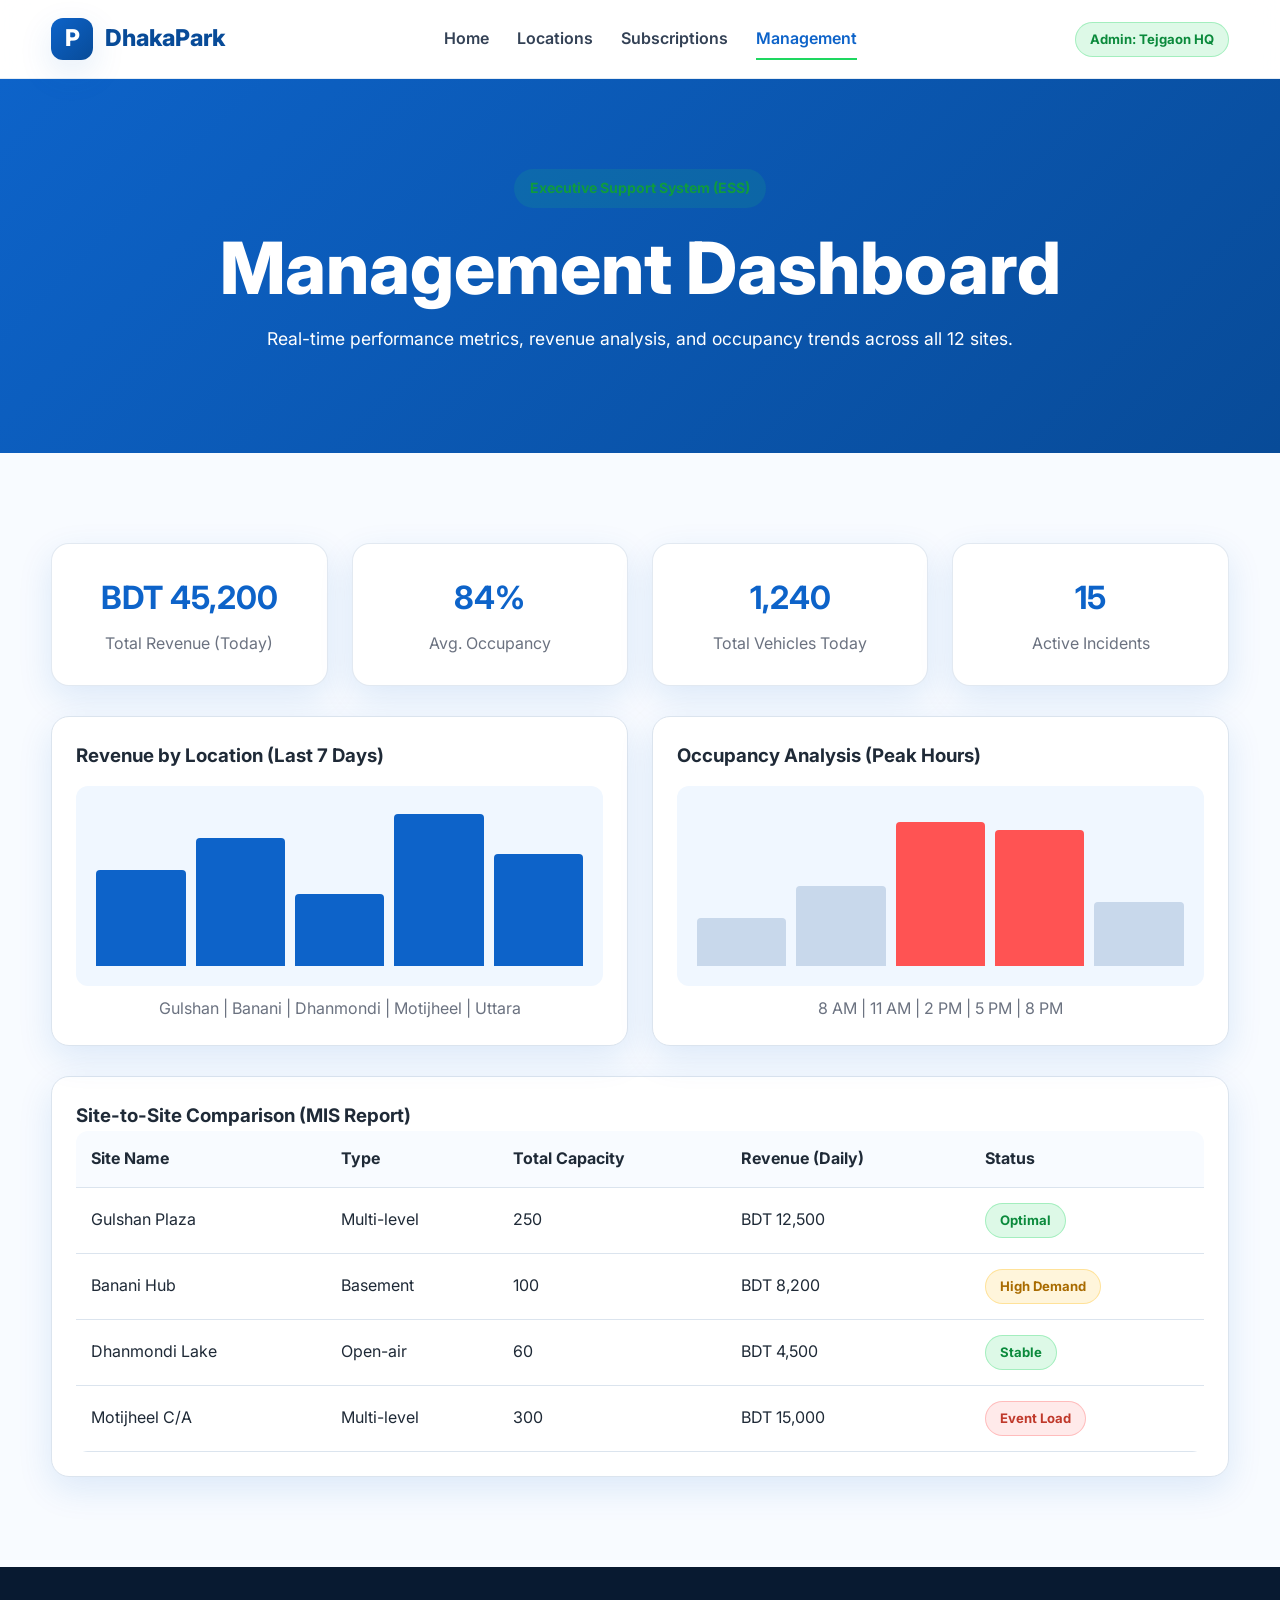
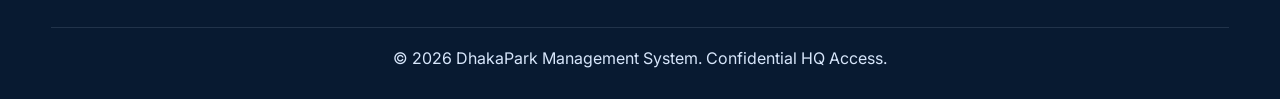
==== dashboard.html @ 7a77daf3 "Initial commit: DhakaPark IPMIS prototype" ====
<!DOCTYPE html>
<html lang="en">
<head>
  <meta charset="UTF-8" />
  <meta name="viewport" content="width=device-width, initial-scale=1.0" />
  <title>DhakaPark | Management Dashboard</title>
  <link rel="preconnect" href="https://fonts.googleapis.com">
  <link rel="preconnect" href="https://fonts.gstatic.com" crossorigin>
  <link href="https://fonts.googleapis.com/css2?family=Inter:wght@400;500;600;700;800&display=swap" rel="stylesheet">
  <link rel="stylesheet" href="css/style.css" />
  <style>
    .dash-grid {
      display: grid;
      grid-template-columns: repeat(auto-fit, minmax(300px, 1fr));
      gap: 24px;
      margin-top: 30px;
    }
    .chart-box {
      background: var(--white);
      padding: 24px;
      border-radius: var(--radius);
      box-shadow: var(--shadow);
      border: 1px solid var(--border);
    }
    .chart-placeholder {
      height: 200px;
      background: #f0f7ff;
      border-radius: 12px;
      display: flex;
      align-items: flex-end;
      gap: 10px;
      padding: 20px;
      margin-top: 15px;
    }
    .bar {
      flex: 1;
      background: var(--primary);
      border-radius: 4px 4px 0 0;
      transition: 0.3s;
    }
    .bar:hover { background: var(--secondary); }
    .table-container {
      margin-top: 30px;
      overflow-x: auto;
    }
    table {
      width: 100%;
      border-collapse: collapse;
      background: white;
      border-radius: 12px;
      overflow: hidden;
    }
    th, td {
      padding: 15px;
      text-align: left;
      border-bottom: 1px solid var(--border);
    }
    th { background: #f8fbff; font-weight: 700; }
  </style>
</head>
<body>

  <header class="navbar">
    <div class="container nav-wrapper">
      <a href="index.html" class="logo">
        <div class="logo-icon">P</div>
        <span>DhakaPark</span>
      </a>
      <nav class="nav-links" id="navLinks">
        <a href="index.html">Home</a>
        <a href="locations.html">Locations</a>
        <a href="subscriptions.html">Subscriptions</a>
        <a href="dashboard.html" class="active-link">Management</a>
      </nav>
      <div class="nav-actions">
        <span class="status available-badge">Admin: Tejgaon HQ</span>
      </div>
    </div>
  </header>

  <section class="inner-hero small-hero">
    <div class="container reveal active">
      <span class="section-badge">Executive Support System (ESS)</span>
      <h1>Management Dashboard</h1>
      <p>Real-time performance metrics, revenue analysis, and occupancy trends across all 12 sites.</p>
    </div>
  </section>

  <section class="section">
    <div class="container">
      <div class="stats-grid">
        <div class="stat-card">
          <h3>BDT 45,200</h3>
          <p>Total Revenue (Today)</p>
        </div>
        <div class="stat-card">
          <h3>84%</h3>
          <p>Avg. Occupancy</p>
        </div>
        <div class="stat-card">
          <h3>1,240</h3>
          <p>Total Vehicles Today</p>
        </div>
        <div class="stat-card">
          <h3>15</h3>
          <p>Active Incidents</p>
        </div>
      </div>

      <div class="dash-grid">
        <div class="chart-box">
          <h3>Revenue by Location (Last 7 Days)</h3>
          <div class="chart-placeholder">
            <div class="bar" style="height: 60%;"></div>
            <div class="bar" style="height: 80%;"></div>
            <div class="bar" style="height: 45%;"></div>
            <div class="bar" style="height: 95%;"></div>
            <div class="bar" style="height: 70%;"></div>
          </div>
          <p class="small-text" style="margin-top: 10px; text-align: center;">Gulshan | Banani | Dhanmondi | Motijheel | Uttara</p>
        </div>

        <div class="chart-box">
          <h3>Occupancy Analysis (Peak Hours)</h3>
          <div class="chart-placeholder">
            <div class="bar" style="height: 30%; background: #c8d8eb;"></div>
            <div class="bar" style="height: 50%; background: #c8d8eb;"></div>
            <div class="bar" style="height: 90%; background: #ff5353;"></div>
            <div class="bar" style="height: 85%; background: #ff5353;"></div>
            <div class="bar" style="height: 40%; background: #c8d8eb;"></div>
          </div>
          <p class="small-text" style="margin-top: 10px; text-align: center;">8 AM | 11 AM | 2 PM | 5 PM | 8 PM</p>
        </div>
      </div>

      <div class="table-container chart-box">
        <h3>Site-to-Site Comparison (MIS Report)</h3>
        <table>
          <thead>
            <tr>
              <th>Site Name</th>
              <th>Type</th>
              <th>Total Capacity</th>
              <th>Revenue (Daily)</th>
              <th>Status</th>
            </tr>
          </thead>
          <tbody>
            <tr>
              <td>Gulshan Plaza</td>
              <td>Multi-level</td>
              <td>250</td>
              <td>BDT 12,500</td>
              <td><span class="status available-badge">Optimal</span></td>
            </tr>
            <tr>
              <td>Banani Hub</td>
              <td>Basement</td>
              <td>100</td>
              <td>BDT 8,200</td>
              <td><span class="status limited-badge">High Demand</span></td>
            </tr>
            <tr>
              <td>Dhanmondi Lake</td>
              <td>Open-air</td>
              <td>60</td>
              <td>BDT 4,500</td>
              <td><span class="status available-badge">Stable</span></td>
            </tr>
            <tr>
              <td>Motijheel C/A</td>
              <td>Multi-level</td>
              <td>300</td>
              <td>BDT 15,000</td>
              <td><span class="status full-badge">Event Load</span></td>
            </tr>
          </tbody>
        </table>
      </div>
    </div>
  </section>

  <footer class="footer">
    <div class="container footer-bottom">
      <p>© 2026 DhakaPark Management System. Confidential HQ Access.</p>
    </div>
  </footer>

  <script src="js/script.js"></script>
</body>
</html>
---- css/style.css ----
* {
  margin: 0;
  padding: 0;
  box-sizing: border-box;
}

:root {
  --primary: #0d63c9;
  --primary-dark: #084b98;
  --secondary: #1ed760;
  --dark: #0d1b2a;
  --text: #1f2a37;
  --muted: #6b7280;
  --light: #f4f8fc;
  --white: #ffffff;
  --border: #dbe4ee;
  --shadow: 0 12px 35px rgba(13, 99, 201, 0.12);
  --radius: 18px;
}

html {
  scroll-behavior: smooth;
}

body {
  font-family: 'Inter', sans-serif;
  color: var(--text);
  background: #f8fbff;
  line-height: 1.6;
}

a {
  text-decoration: none;
  color: inherit;
}

.container {
  width: min(1180px, 92%);
  margin: 0 auto;
}

.section {
  padding: 90px 0;
}

.navbar {
  position: sticky;
  top: 0;
  z-index: 999;
  background: rgba(255, 255, 255, 0.88);
  backdrop-filter: blur(14px);
  border-bottom: 1px solid rgba(219, 228, 238, 0.7);
}

.nav-wrapper {
  display: flex;
  align-items: center;
  justify-content: space-between;
  min-height: 78px;
  position: relative;
}

.logo {
  display: flex;
  align-items: center;
  gap: 12px;
  font-size: 1.45rem;
  font-weight: 800;
  color: var(--primary-dark);
}

.logo-icon {
  width: 42px;
  height: 42px;
  background: linear-gradient(135deg, var(--primary), var(--primary-dark));
  color: var(--white);
  border-radius: 12px;
  display: grid;
  place-items: center;
  font-weight: 800;
  box-shadow: var(--shadow);
}

.nav-links {
  display: flex;
  align-items: center;
  gap: 28px;
}

.nav-links a {
  font-weight: 600;
  color: #334155;
  transition: 0.3s ease;
  position: relative;
}

.nav-links a:hover,
.nav-links a.active-link {
  color: var(--primary);
}

.nav-links a::after {
  content: "";
  position: absolute;
  left: 0;
  bottom: -8px;
  width: 0;
  height: 2px;
  background: var(--secondary);
  transition: 0.3s ease;
}

.nav-links a:hover::after,
.nav-links a.active-link::after {
  width: 100%;
}

.nav-actions {
  display: flex;
  align-items: center;
  gap: 12px;
}

.menu-toggle {
  display: none;
  border: none;
  background: transparent;
  font-size: 1.7rem;
  cursor: pointer;
}

.btn {
  display: inline-flex;
  align-items: center;
  justify-content: center;
  padding: 12px 22px;
  border-radius: 999px;
  font-weight: 700;
  transition: 0.35s ease;
  cursor: pointer;
  border: none;
}

.btn-primary {
  background: linear-gradient(135deg, var(--secondary), #12c851);
  color: #03210e;
  box-shadow: 0 10px 22px rgba(30, 215, 96, 0.25);
}

.btn-primary:hover {
  transform: translateY(-2px);
  box-shadow: 0 14px 26px rgba(30, 215, 96, 0.35);
}

.btn-light {
  background: #eef5ff;
  color: var(--primary-dark);
}

.btn-outline {
  border: 2px solid var(--white);
  color: var(--white);
  background: transparent;
}

.btn-outline:hover {
  background: var(--white);
  color: var(--primary);
}

.btn-blue {
  background: var(--primary);
  color: var(--white);
}

.btn-blue:hover {
  background: var(--primary-dark);
  transform: translateY(-2px);
}

.btn-outline-blue {
  border: 2px solid var(--primary);
  background: transparent;
  color: var(--primary);
}

.btn-outline-blue:hover {
  background: var(--primary);
  color: var(--white);
}

.full-btn {
  width: 100%;
}

.hero {
  position: relative;
  min-height: 92vh;
  display: flex;
  align-items: center;
  background: url("../assets/home.jpg") center center/cover no-repeat;
  overflow: hidden;
}

.hero-overlay {
  position: absolute;
  inset: 0;
  background: linear-gradient(135deg, rgba(8, 75, 152, 0.9), rgba(13, 99, 201, 0.62));
}

.hero-content {
  position: relative;
  z-index: 2;
  text-align: center;
  color: var(--white);
  max-width: 900px;
}

.hero-badge,
.section-badge {
  display: inline-block;
  padding: 8px 16px;
  border-radius: 999px;
  font-size: 0.88rem;
  font-weight: 700;
  margin-bottom: 20px;
}

.hero-badge {
  background: rgba(30, 215, 96, 0.14);
  color: #c9ffd9;
  border: 1px solid rgba(201, 255, 217, 0.22);
}

.section-badge {
  background: rgba(30, 215, 96, 0.12);
  color: #0f9b3f;
}

.hero h1,
.inner-hero h1,
.support-hero h1 {
  font-size: clamp(2.6rem, 6vw, 4.5rem);
  line-height: 1.1;
  font-weight: 800;
  margin-bottom: 18px;
}

.hero h1 span {
  color: var(--secondary);
}

.hero p,
.inner-hero p,
.support-hero p {
  font-size: 1.1rem;
  max-width: 760px;
  margin: 0 auto 30px;
}

.search-box {
  width: min(760px, 100%);
  background: rgba(255, 255, 255, 0.97);
  border-radius: 24px;
  padding: 12px;
  display: flex;
  gap: 12px;
  align-items: center;
  margin: 0 auto 20px;
  box-shadow: 0 20px 40px rgba(0, 0, 0, 0.18);
}

.search-box input {
  width: 100%;
  border: none;
  outline: none;
  padding: 15px 16px;
  border-radius: 14px;
  font-size: 1rem;
  background: #f3f7fb;
  transition: 0.3s ease;
}

.search-icon {
  margin-left: 12px;
  color: var(--primary);
  flex-shrink: 0;
}

.search-btn {
  min-width: 170px;
}

.popular-tags,
.support-tags {
  display: flex;
  flex-wrap: wrap;
  justify-content: center;
  gap: 12px;
}

.popular-tags span,
.support-tags span {
  padding: 10px 16px;
  border-radius: 999px;
  font-size: 0.92rem;
  cursor: pointer;
}

.popular-tags span {
  background: rgba(255, 255, 255, 0.16);
  border: 1px solid rgba(255, 255, 255, 0.18);
}

.support-tags span {
  background: rgba(255, 255, 255, 0.12);
  color: #d8ebff;
  border: 1px solid rgba(255, 255, 255, 0.16);
}

.section-title {
  text-align: center;
  max-width: 760px;
  margin: 0 auto 50px;
}

.section-title h2 {
  font-size: clamp(2rem, 4vw, 3rem);
  line-height: 1.2;
  margin-bottom: 16px;
  color: var(--dark);
}

.section-title p {
  color: var(--muted);
  font-size: 1.05rem;
}

.feature-grid,
.steps-grid,
.stats-grid,
.receipt-grid {
  display: grid;
  gap: 24px;
}

.feature-grid {
  grid-template-columns: repeat(auto-fit, minmax(240px, 1fr));
}

.steps-grid {
  grid-template-columns: repeat(auto-fit, minmax(260px, 1fr));
}

.stats-grid {
  grid-template-columns: repeat(auto-fit, minmax(180px, 1fr));
}

.receipt-grid {
  grid-template-columns: repeat(auto-fit, minmax(300px, 1fr));
}

.feature-card,
.step-card,
.stat-card,
.cta-box,
.plan-card,
.form-card,
.receipt-card,
.ticket-card,
.filter-card,
.auth-card,
.parking-card,
.map-panel {
  background: var(--white);
  border-radius: var(--radius);
  box-shadow: var(--shadow);
  border: 1px solid rgba(219, 228, 238, 0.8);
}

.feature-card,
.step-card,
.stat-card,
.plan-card,
.form-card,
.receipt-card,
.parking-card {
  padding: 28px;
  transition: 0.35s ease;
}

.feature-card:hover,
.step-card:hover,
.stat-card:hover,
.plan-card:hover,
.receipt-card:hover,
.parking-card:hover {
  transform: translateY(-8px);
}

.feature-icon {
  font-size: 2rem;
  margin-bottom: 14px;
}

.feature-card h3,
.step-card h3 {
  margin-bottom: 12px;
  color: var(--dark);
}

.feature-card p,
.step-card p,
.stat-card p,
.small-text,
.plan-desc {
  color: var(--muted);
}

.step-number {
  display: inline-block;
  margin-bottom: 16px;
  font-size: 1.1rem;
  font-weight: 800;
  color: var(--primary);
}

.stats {
  background: linear-gradient(180deg, #f3f8ff, #ffffff);
}

.stat-card {
  text-align: center;
}

.stat-card h3 {
  font-size: 2rem;
  color: var(--primary);
  margin-bottom: 8px;
}

.cta-box {
  padding: 38px;
  display: flex;
  justify-content: space-between;
  align-items: center;
  gap: 22px;
  background: linear-gradient(135deg, #0d63c9, #0a4d9a);
  color: var(--white);
}

.cta-box h2 {
  font-size: 2rem;
  margin-bottom: 10px;
}

.cta-buttons {
  display: flex;
  gap: 14px;
  flex-wrap: wrap;
}

.inner-hero,
.support-hero {
  background: linear-gradient(135deg, #0d63c9, #084b98);
  color: var(--white);
  text-align: center;
}

.small-hero {
  padding: 90px 0 70px;
}

.support-hero {
  padding: 100px 0 70px;
}

.locations-layout,
.subscription-layout {
  display: grid;
  grid-template-columns: 1.02fr 1.2fr;
  gap: 28px;
  align-items: start;
}

.status,
.response-badge,
.paid-badge,
.most-popular {
  padding: 6px 14px;
  border-radius: 999px;
  font-size: 0.82rem;
  font-weight: 700;
  display: inline-flex;
  align-items: center;
}

.available-badge,
.paid-badge,
.response-badge {
  background: rgba(30, 215, 96, 0.15);
  color: #0b8a3c;
  border: 1px solid rgba(30, 215, 96, 0.3);
}

.limited-badge {
  background: rgba(255, 182, 0, 0.14);
  color: #a96b00;
  border: 1px solid rgba(255, 182, 0, 0.3);
}

.full-badge {
  background: rgba(255, 83, 83, 0.12);
  color: #c0392b;
  border: 1px solid rgba(255, 83, 83, 0.3);
}

.map-panel {
  padding: 22px;
  min-height: 680px;
  overflow: hidden;
}

.map-toolbar {
  display: flex;
  align-items: center;
  gap: 15px;
  flex-wrap: wrap;
  margin-bottom: 16px;
  font-weight: 600;
  color: var(--muted);
}

.map-dot {
  width: 14px;
  height: 14px;
  border-radius: 50%;
}

.map-dot.blue-status { background: #0d63c9; }
.map-dot.yellow { background: #f5b000; }
.map-dot.red { background: #ef4444; }

.fake-map {
  position: relative;
  background: url("../assets/dhaka-map.jpg") center center/cover no-repeat;
  border-radius: 20px;
  min-height: 590px;
  overflow: hidden;
  border: 2px solid var(--border);
}

.map-grid {
  position: absolute;
  inset: 0;
  background-image:
    linear-gradient(rgba(13,99,201,0.05) 1px, transparent 1px),
    linear-gradient(90deg, rgba(13,99,201,0.05) 1px, transparent 1px);
  background-size: 50px 50px;
  pointer-events: none;
}

.map-marker {
  position: absolute;
  display: flex;
  flex-direction: column;
  align-items: center;
  animation: float 3.5s ease-in-out infinite;
}

.map-marker span {
  width: 42px;
  height: 42px;
  border-radius: 50%;
  display: grid;
  place-items: center;
  color: white;
  font-weight: 800;
  box-shadow: var(--shadow);
}

.marker-a span { background: #0d63c9; } /* Sample: Available */
.marker-b span { background: #f5b000; } /* Sample: Limited */
.marker-c span { background: #ef4444; } /* Sample: Full */
.marker-d span { background: #0d63c9; }
.marker-e span { background: #0d63c9; }
.marker-f span { background: #f5b000; }
.marker-g span { background: #ef4444; }

.map-label {
  margin-top: 10px;
  background: white;
  padding: 10px 14px;
  border-radius: 12px;
  box-shadow: var(--shadow);
  font-weight: 700;
  color: var(--text);
  text-align: center;
  font-size: 0.92rem;
}

.marker-a { top: 20%; left: 28%; }
.marker-b { top: 18%; right: 18%; }
.marker-c { bottom: 22%; left: 45%; }
.marker-d { top: 44%; right: 10%; }
.marker-e { top: 10%; left: 15%; }
.marker-f { bottom: 15%; right: 35%; }
.marker-g { top: 40%; left: 50%; }

.map-marker.highlight {
  z-index: 10;
}

.map-marker.highlight span {
  transform: scale(1.4);
  background: var(--secondary);
  box-shadow: 0 0 25px var(--secondary);
  border: 3px solid white;
}

.plan-toggle {
  display: flex;
  justify-content: center;
  gap: 14px;
  margin-bottom: 30px;
}

.toggle-btn {
  padding: 12px 24px;
  border: none;
  border-radius: 999px;
  background: #eef5ff;
  font-weight: 700;
  cursor: pointer;
}

.toggle-btn.active {
  background: var(--primary);
  color: white;
}

.plan-card h2 {
  font-size: 2rem;
  color: var(--primary);
  margin: 12px 0;
}

.plan-card h2 span {
  font-size: 1rem;
  color: var(--muted);
}

.plan-card ul {
  margin: 18px 0 24px 18px;
}

.plan-card li {
  margin-bottom: 10px;
  color: var(--text);
}

.plan-label {
  text-transform: uppercase;
  letter-spacing: 1px;
  color: var(--muted);
  font-size: 0.84rem;
  font-weight: 700;
}

.featured {
  background: linear-gradient(180deg, #0d63c9, #084b98);
  color: white;
}

.featured h2,
.featured h3,
.featured .plan-label,
.featured .plan-desc,
.featured li {
  color: white;
}

.form-card h3 {
  margin-bottom: 8px;
  font-size: 1.6rem;
}

.form-grid,
.ticket-form,
.auth-form {
  display: grid;
  gap: 18px;
}

.form-group label {
  display: block;
  font-weight: 700;
  margin-bottom: 8px;
}

.form-group input,
.form-group select,
.form-group textarea,
.full-input,
.toolbar-select {
  width: 100%;
  border: 1px solid var(--border);
  outline: none;
  padding: 15px 16px;
  border-radius: 14px;
  font-size: 1rem;
  background: #f8fbff;
  transition: 0.3s ease;
}

.form-group input:focus,
.form-group select:focus,
.form-group textarea:focus,
.full-input:focus,
.toolbar-select:focus {
  border-color: var(--primary);
  box-shadow: 0 0 0 4px rgba(13, 99, 201, 0.08);
}

.summary-box {
  display: flex;
  justify-content: space-between;
  align-items: center;
  gap: 12px;
  padding: 18px;
  background: #f4f8ff;
  border-radius: 16px;
  border: 1px solid var(--border);
}

.ticket-card {
  padding: 28px;
}

.ticket-header {
  margin-bottom: 22px;
}

.two-col {
  display: grid;
  grid-template-columns: 1fr 1fr;
  gap: 18px;
}

.upload-box {
  display: flex;
  justify-content: space-between;
  align-items: center;
  gap: 16px;
  padding: 18px;
  border-radius: 16px;
  border: 2px dashed #c8d8eb;
  background: #f8fbff;
}

.receipt-toolbar {
  display: grid;
  grid-template-columns: 1fr 220px;
  gap: 18px;
  margin-bottom: 28px;
}

.receipt-card p {
  margin-bottom: 8px;
}

.auth-body {
  min-height: 100vh;
  background: linear-gradient(135deg, rgba(8, 75, 152, 0.85), rgba(13, 99, 201, 0.7)), url("../assets/home.jpg") center center/cover no-repeat;
  display: flex;
  flex-direction: column;
}

.auth-navbar {
  background: rgba(255, 255, 255, 0.95);
  backdrop-filter: blur(10px);
  width: 100%;
}

.auth-wrapper {
  flex-grow: 1;
  display: grid;
  place-items: center;
  padding: 40px 15px;
}

.auth-card {
  width: min(520px, 100%);
  padding: 34px;
  text-align: center;
}

.auth-logo {
  justify-content: center;
  margin-bottom: 20px;
}

.auth-card h1 {
  font-size: 2rem;
  margin-bottom: 10px;
}

.auth-card p {
  color: var(--muted);
  margin-bottom: 20px;
}

.auth-bottom {
  margin-top: 14px;
}

.auth-bottom a {
  color: var(--primary);
  font-weight: 700;
}

.parking-meta {
  display: flex;
  justify-content: space-between;
  gap: 10px;
  margin: 12px 0;
  font-weight: 700;
  color: var(--primary);
}

.card-actions {
  display: flex;
  gap: 12px;
  flex-wrap: wrap;
  margin-top: 18px;
}

.available {
  border-left: 6px solid #1ed760;
}

.limited {
  border-left: 6px solid #f5b000;
}

.full {
  border-left: 6px solid #ef4444;
}

.footer {
  background: #081a31;
  color: #d7e6fb;
  padding-top: 60px;
}

.footer-grid {
  display: grid;
  grid-template-columns: 1.4fr 1fr 1fr;
  gap: 30px;
  padding-bottom: 35px;
}

.footer h3, .footer h4 {
  margin-bottom: 14px;
  color: #ffffff;
}

.footer a, .footer p {
  display: block;
  color: #d7e6fb;
  margin-bottom: 10px;
}

.footer-bottom {
  text-align: center;
  border-top: 1px solid rgba(215, 230, 251, 0.12);
  padding: 18px 0;
  color: #b7cce9;
}

.reveal {
  opacity: 0;
  transform: translateY(40px);
  transition: all 0.9s ease;
}

.reveal.active {
  opacity: 1;
  transform: translateY(0);
}

@media (max-width: 992px) {
  .nav-links, .nav-actions { display: none; }
  .menu-toggle { display: block; }
  .locations-layout, .subscription-layout, .footer-grid { grid-template-columns: 1fr; }
}
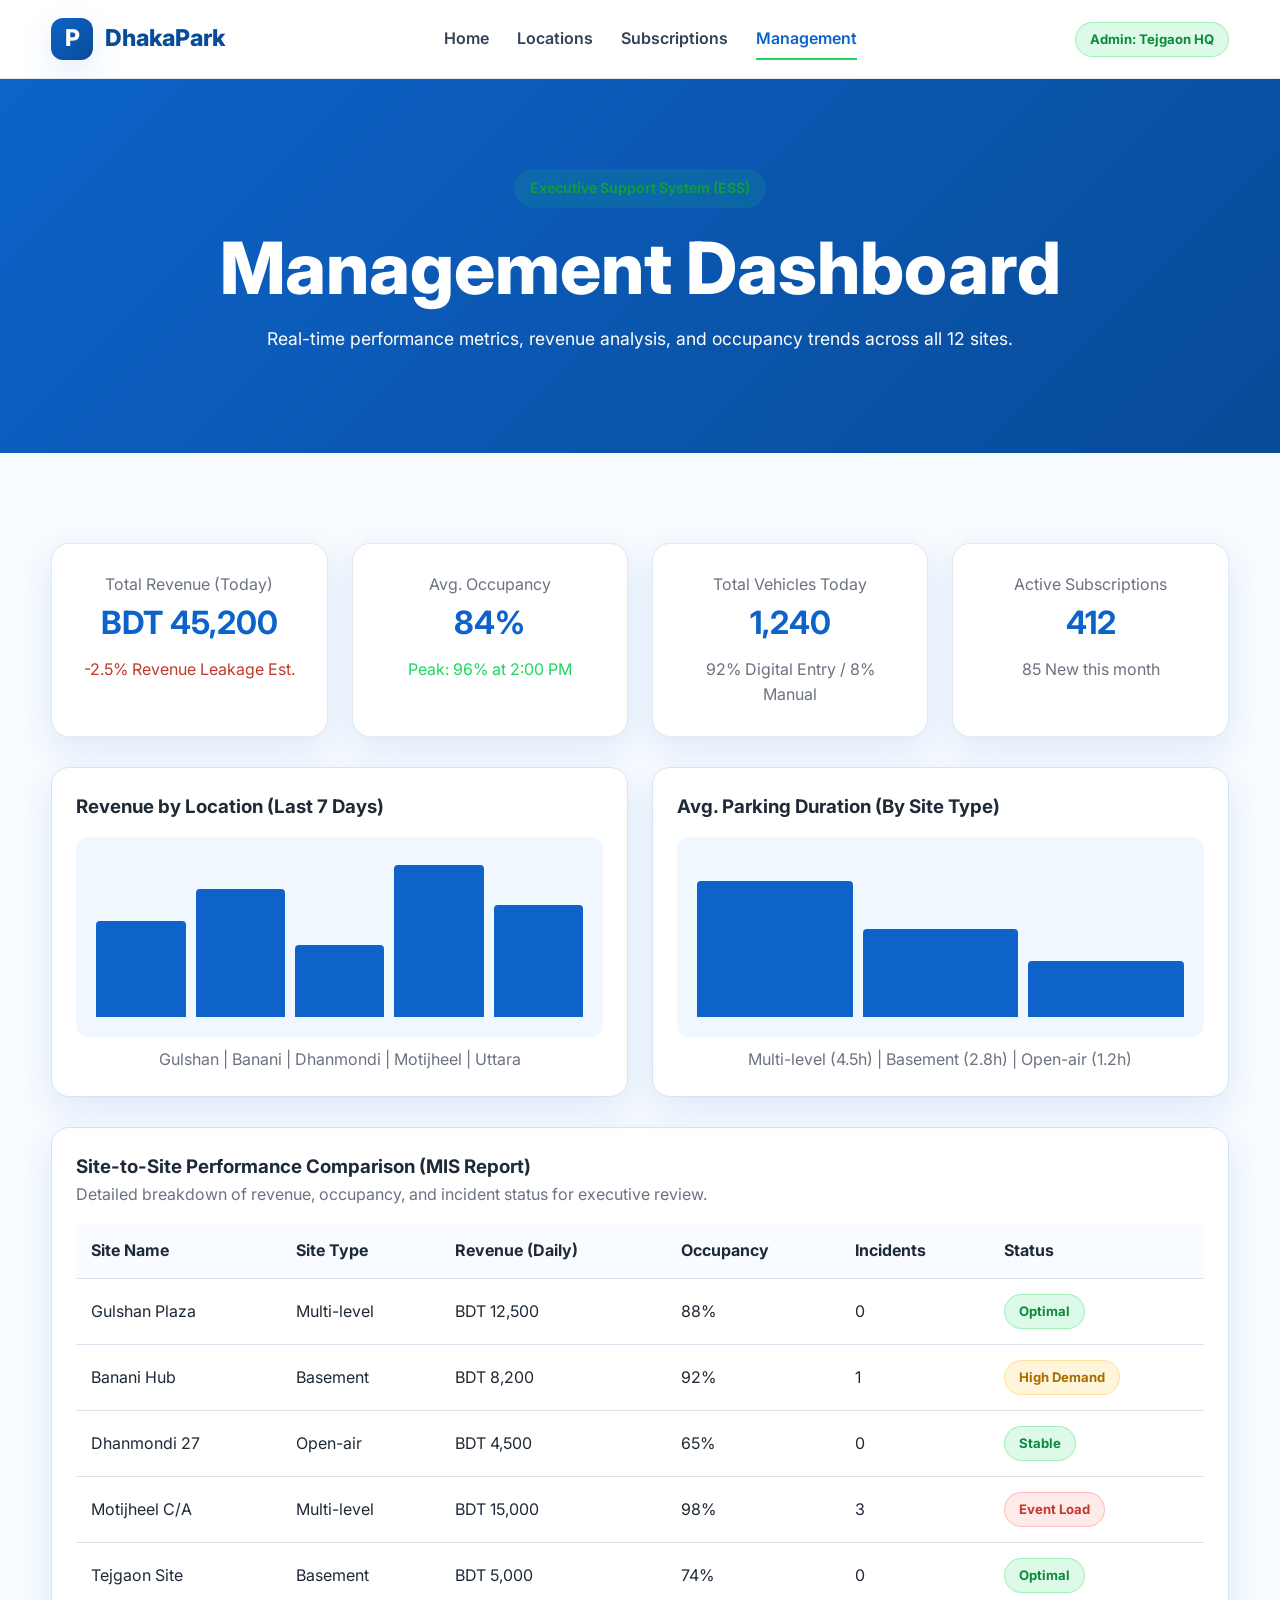
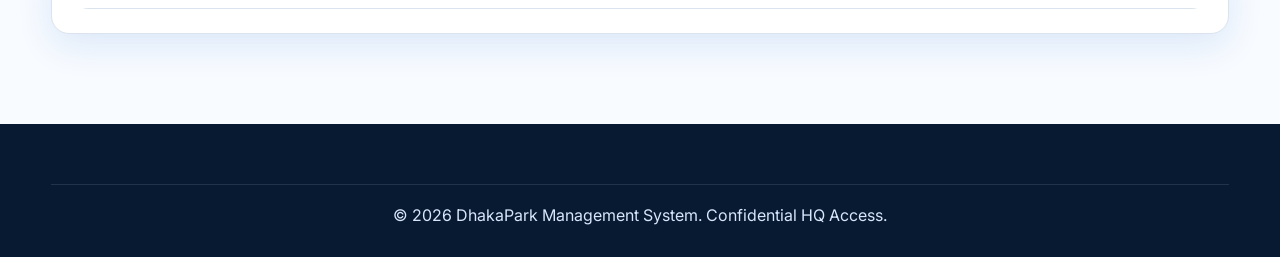
==== commit 62b661d7: "updated dashboard and map layout" ====
--- a/dashboard.html
+++ b/dashboard.html
@@ -90,20 +90,24 @@
     <div class="container">
       <div class="stats-grid">
         <div class="stat-card">
+          <p class="small-text">Total Revenue (Today)</p>
           <h3>BDT 45,200</h3>
-          <p>Total Revenue (Today)</p>
-        </div>
-        <div class="stat-card">
+          <p class="small-text" style="color: #c0392b;">-2.5% Revenue Leakage Est.</p>
+        </div>
+        <div class="stat-card">
+          <p class="small-text">Avg. Occupancy</p>
           <h3>84%</h3>
-          <p>Avg. Occupancy</p>
-        </div>
-        <div class="stat-card">
+          <p class="small-text" style="color: #1ed760;">Peak: 96% at 2:00 PM</p>
+        </div>
+        <div class="stat-card">
+          <p class="small-text">Total Vehicles Today</p>
           <h3>1,240</h3>
-          <p>Total Vehicles Today</p>
-        </div>
-        <div class="stat-card">
-          <h3>15</h3>
-          <p>Active Incidents</p>
+          <p class="small-text">92% Digital Entry / 8% Manual</p>
+        </div>
+        <div class="stat-card">
+          <p class="small-text">Active Subscriptions</p>
+          <h3>412</h3>
+          <p>85 New this month</p>
         </div>
       </div>
 
@@ -121,27 +125,27 @@
         </div>
 
         <div class="chart-box">
-          <h3>Occupancy Analysis (Peak Hours)</h3>
+          <h3>Avg. Parking Duration (By Site Type)</h3>
           <div class="chart-placeholder">
-            <div class="bar" style="height: 30%; background: #c8d8eb;"></div>
-            <div class="bar" style="height: 50%; background: #c8d8eb;"></div>
-            <div class="bar" style="height: 90%; background: #ff5353;"></div>
-            <div class="bar" style="height: 85%; background: #ff5353;"></div>
-            <div class="bar" style="height: 40%; background: #c8d8eb;"></div>
+            <div class="bar" style="height: 85%; background: var(--primary);"></div>
+            <div class="bar" style="height: 55%; background: var(--primary);"></div>
+            <div class="bar" style="height: 35%; background: var(--primary);"></div>
           </div>
-          <p class="small-text" style="margin-top: 10px; text-align: center;">8 AM | 11 AM | 2 PM | 5 PM | 8 PM</p>
+          <p class="small-text" style="margin-top: 10px; text-align: center;">Multi-level (4.5h) | Basement (2.8h) | Open-air (1.2h)</p>
         </div>
       </div>
 
       <div class="table-container chart-box">
-        <h3>Site-to-Site Comparison (MIS Report)</h3>
+        <h3>Site-to-Site Performance Comparison (MIS Report)</h3>
+        <p class="small-text" style="margin-bottom: 15px;">Detailed breakdown of revenue, occupancy, and incident status for executive review.</p>
         <table>
           <thead>
             <tr>
               <th>Site Name</th>
-              <th>Type</th>
-              <th>Total Capacity</th>
+              <th>Site Type</th>
               <th>Revenue (Daily)</th>
+              <th>Occupancy</th>
+              <th>Incidents</th>
               <th>Status</th>
             </tr>
           </thead>
@@ -149,30 +153,42 @@
             <tr>
               <td>Gulshan Plaza</td>
               <td>Multi-level</td>
-              <td>250</td>
               <td>BDT 12,500</td>
+              <td>88%</td>
+              <td>0</td>
               <td><span class="status available-badge">Optimal</span></td>
             </tr>
             <tr>
               <td>Banani Hub</td>
               <td>Basement</td>
-              <td>100</td>
               <td>BDT 8,200</td>
+              <td>92%</td>
+              <td>1</td>
               <td><span class="status limited-badge">High Demand</span></td>
             </tr>
             <tr>
-              <td>Dhanmondi Lake</td>
+              <td>Dhanmondi 27</td>
               <td>Open-air</td>
-              <td>60</td>
               <td>BDT 4,500</td>
+              <td>65%</td>
+              <td>0</td>
               <td><span class="status available-badge">Stable</span></td>
             </tr>
             <tr>
               <td>Motijheel C/A</td>
               <td>Multi-level</td>
-              <td>300</td>
               <td>BDT 15,000</td>
+              <td>98%</td>
+              <td>3</td>
               <td><span class="status full-badge">Event Load</span></td>
+            </tr>
+            <tr>
+              <td>Tejgaon Site</td>
+              <td>Basement</td>
+              <td>BDT 5,000</td>
+              <td>74%</td>
+              <td>0</td>
+              <td><span class="status available-badge">Optimal</span></td>
             </tr>
           </tbody>
         </table>
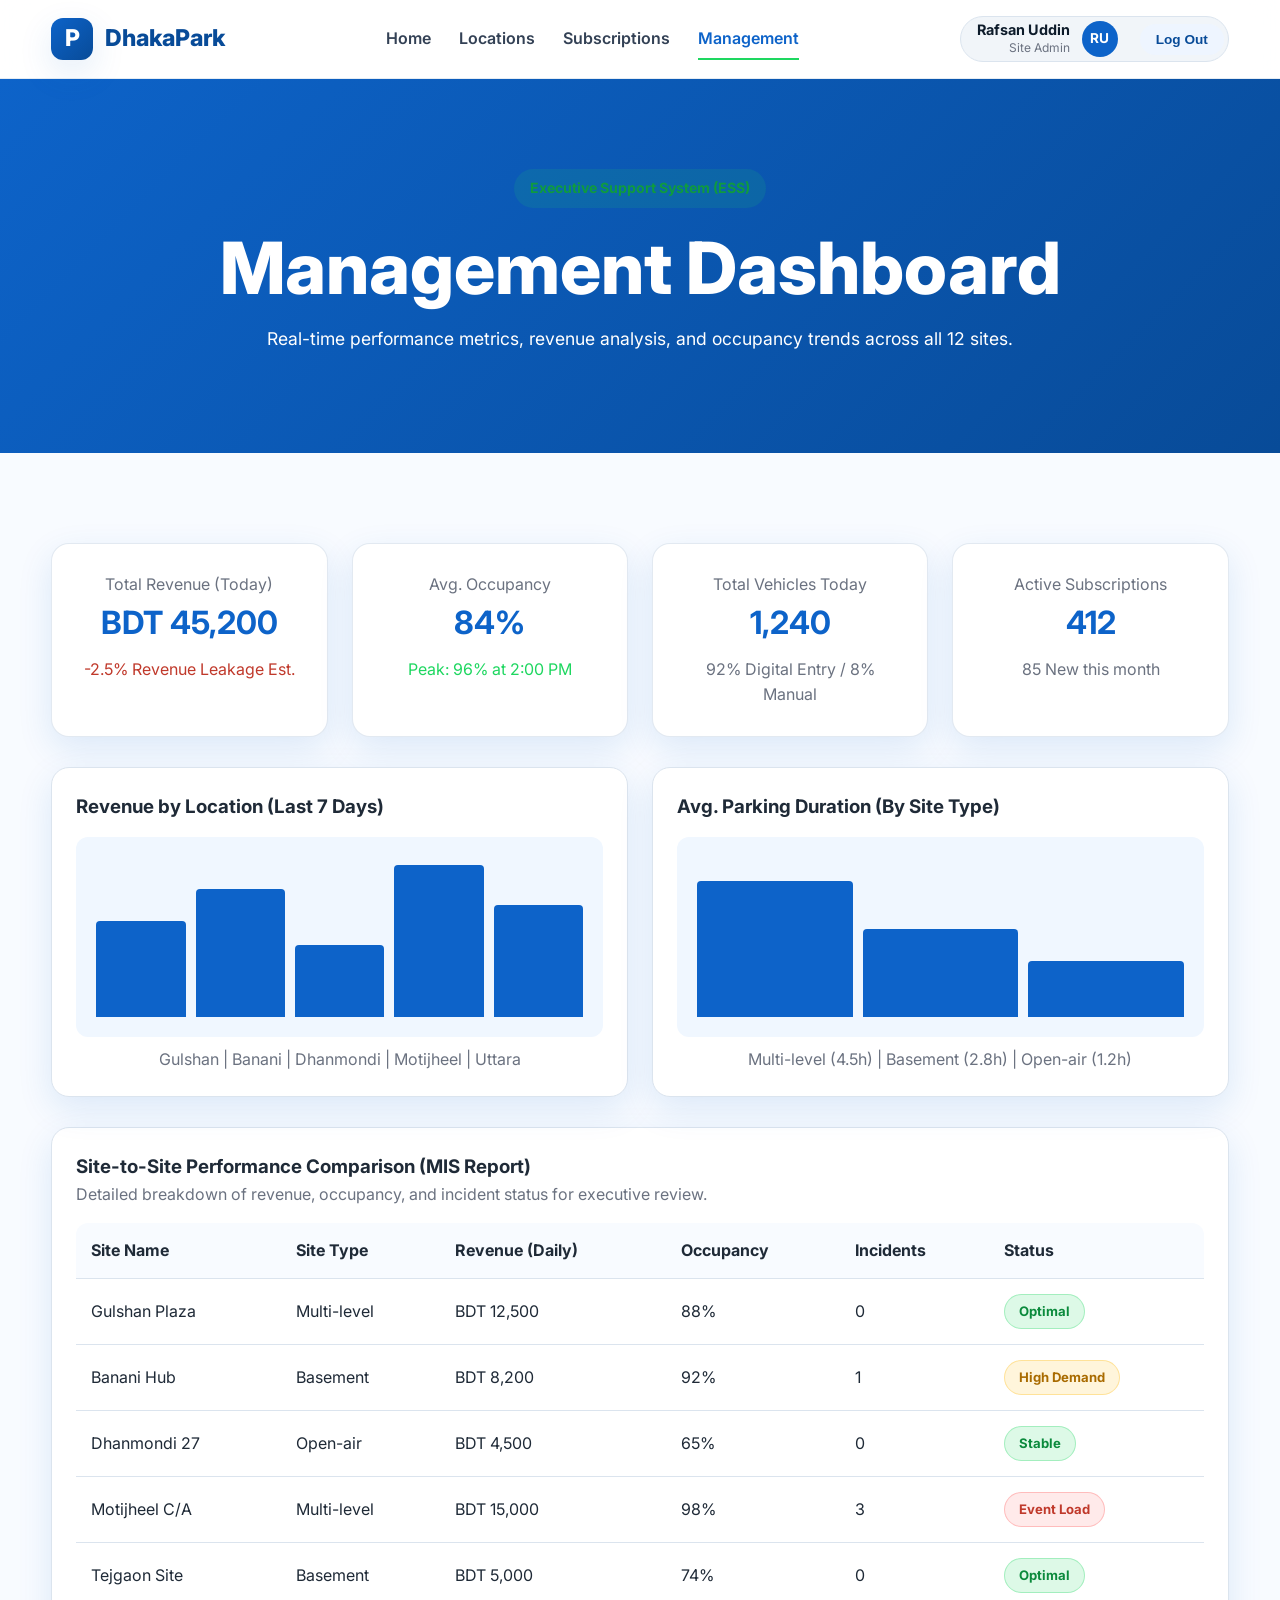
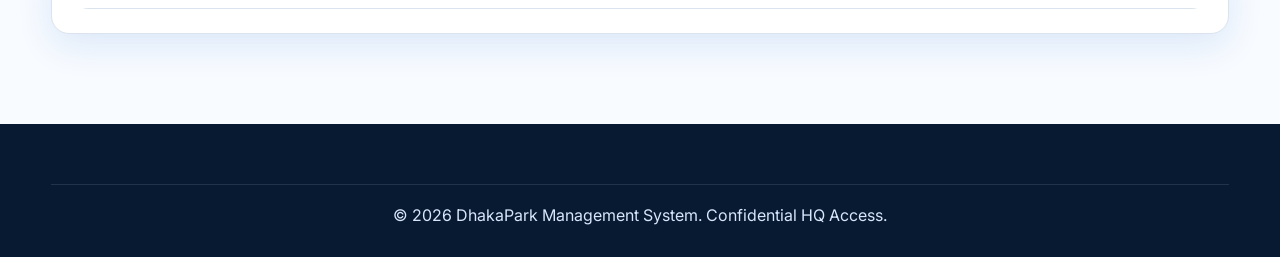
==== commit 1c98f32c: "improved dashboard header with user profile and logout" ====
--- a/dashboard.html
+++ b/dashboard.html
@@ -73,7 +73,14 @@
         <a href="dashboard.html" class="active-link">Management</a>
       </nav>
       <div class="nav-actions">
-        <span class="status available-badge">Admin: Tejgaon HQ</span>
+        <div class="user-profile">
+          <div class="user-info">
+            <span class="user-name">Rafsan Uddin</span>
+            <span class="user-role">Site Admin</span>
+          </div>
+          <div class="user-avatar">RU</div>
+          <button id="logoutBtn" class="btn btn-light" style="padding: 8px 16px; font-size: 0.85rem; margin-left: 10px;">Log Out</button>
+        </div>
       </div>
     </div>
   </header>
--- a/css/style.css
+++ b/css/style.css
@@ -119,6 +119,46 @@
   display: flex;
   align-items: center;
   gap: 12px;
+}
+
+.user-profile {
+  display: flex;
+  align-items: center;
+  gap: 12px;
+  padding: 4px 4px 4px 16px;
+  background: #f1f5f9;
+  border-radius: 999px;
+  border: 1px solid var(--border);
+}
+
+.user-info {
+  display: flex;
+  flex-direction: column;
+  text-align: right;
+}
+
+.user-name {
+  font-size: 0.9rem;
+  font-weight: 700;
+  color: var(--dark);
+  line-height: 1.2;
+}
+
+.user-role {
+  font-size: 0.75rem;
+  color: var(--muted);
+}
+
+.user-avatar {
+  width: 36px;
+  height: 36px;
+  background: var(--primary);
+  color: white;
+  border-radius: 50%;
+  display: grid;
+  place-items: center;
+  font-weight: 700;
+  font-size: 0.85rem;
 }
 
 .menu-toggle {
